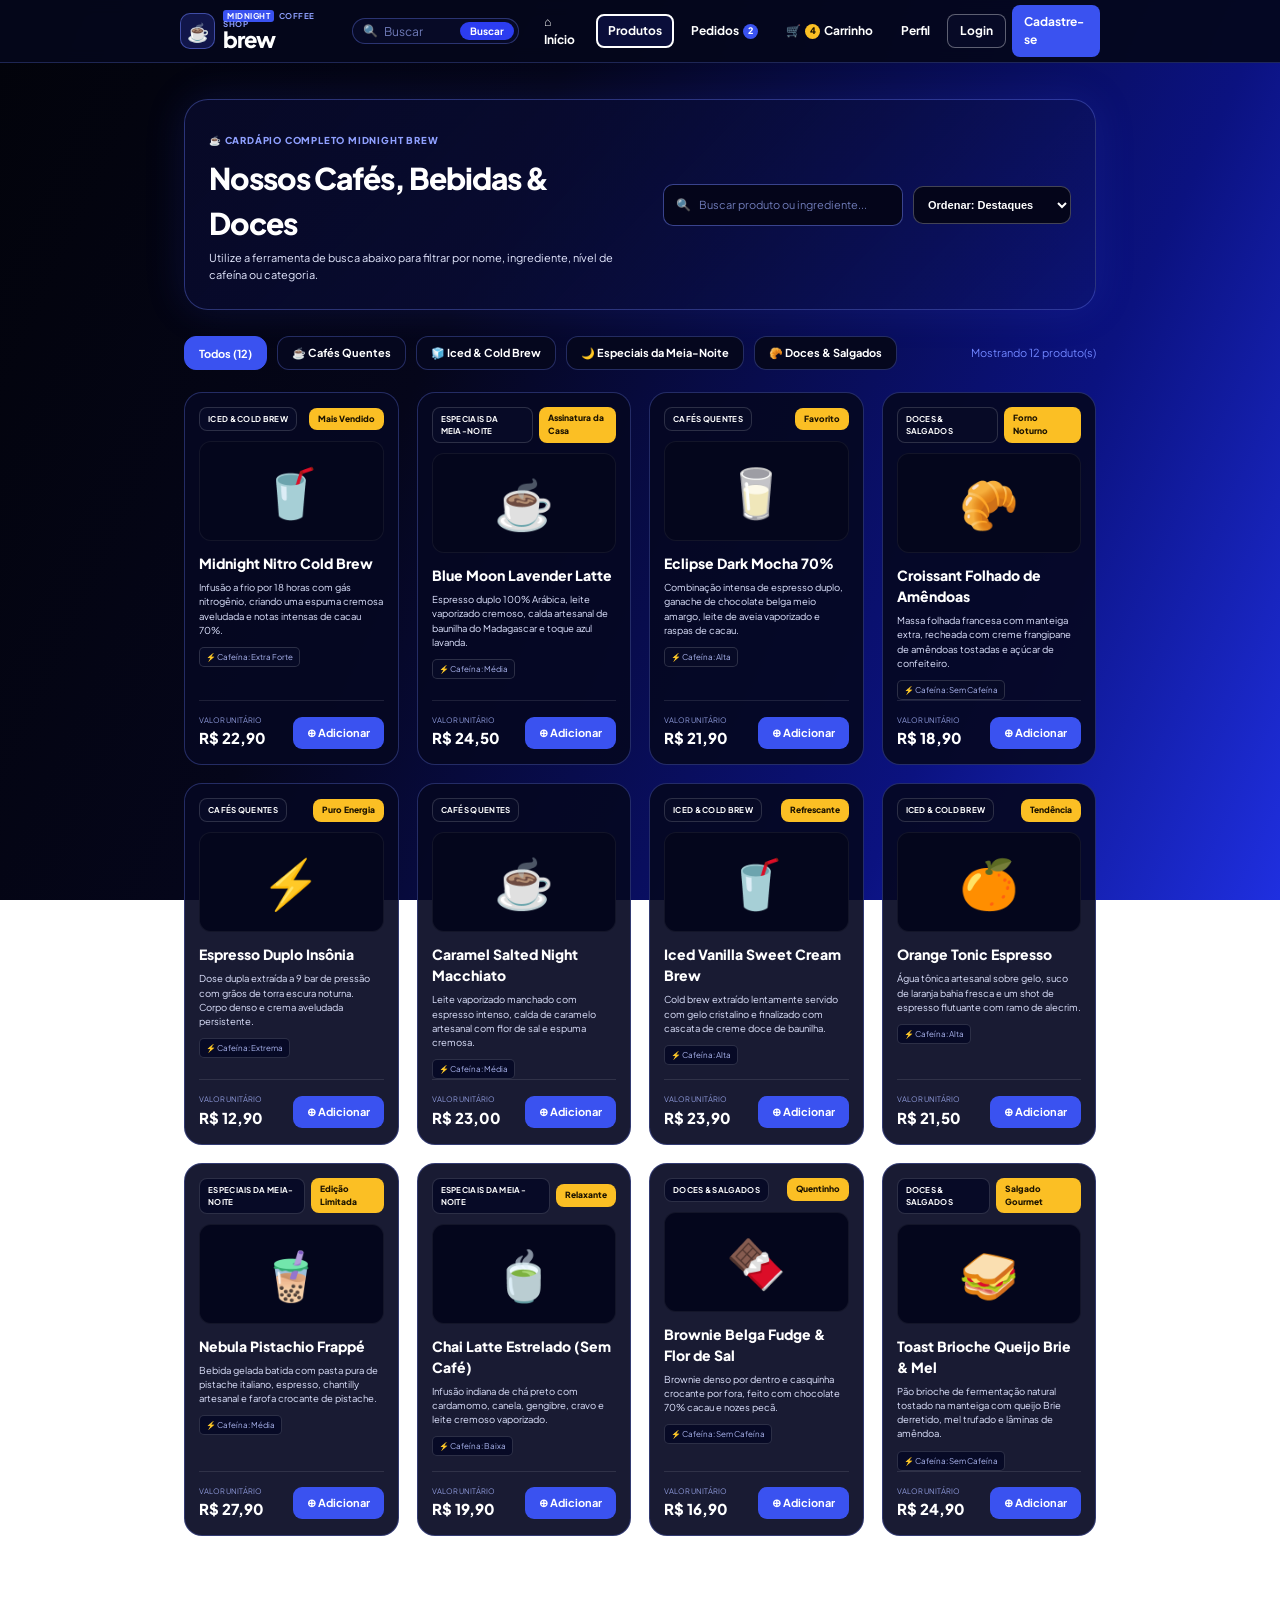
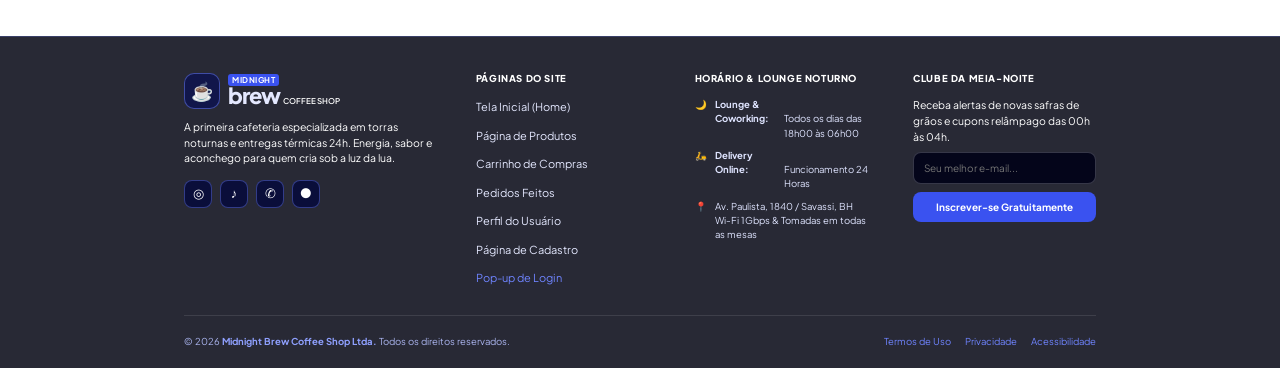
==== produtos.html @ 243efb48 "Add files via upload" ====
<!DOCTYPE html>
<html lang="pt-BR">
<head>
  <meta charset="UTF-8">
  <meta name="viewport" content="width=device-width, initial-scale=1.0">
  <title>Produtos | Midnight Brew Coffee Shop</title>
  <link rel="preconnect" href="https://fonts.googleapis.com">
  <link rel="preconnect" href="https://fonts.gstatic.com" crossorigin>
  <link href="https://fonts.googleapis.com/css2?family=Plus+Jakarta+Sans:wght@400;500;600;700;800&family=JetBrains+Mono:wght@700&display=swap" rel="stylesheet">
  <link rel="stylesheet" href="style.css">
  <link rel="stylesheet" href="produtos.css">
</head>
<body>

  <!-- CABEÇALHO -->
  <header class="cabecalho">
    <div class="cabecalho-conteudo">
      <a href="index.html" class="logo">
        <span class="logo-icone">☕</span>
        <span class="logo-texto">
          <small><b>MIDNIGHT</b> COFFEE SHOP</small>
          <strong>brew</strong>
        </span>
      </a>

      <form class="busca-topo" id="formBuscaTopo">
        <span>🔍</span>
        <input type="text" id="campoBuscaTopo" placeholder="Buscar">
        <button type="submit">Buscar</button>
      </form>

      <nav class="menu">
        <a href="index.html" class="menu-link">⌂ Início</a>
        <a href="produtos.html" class="menu-link ativo-borda">Produtos</a>
        <a href="pedidos.html" class="menu-link">Pedidos <span class="bolinha azul">2</span></a>
        <a href="carrinho.html" class="menu-link">🛒 <span class="bolinha amarela" id="contadorCarrinho">4</span> Carrinho</a>
        <a href="#" class="menu-link">Perfil</a>
        <a href="#" class="botao-borda" id="botaoLogin">Login</a>
        <a href="#" class="botao-azul" id="botaoCadastro">Cadastre-se</a>
      </nav>
    </div>
  </header>

  <main class="pagina">

    <!-- TOPO DA PÁGINA -->
    <section class="topo-produtos">
      <div class="topo-produtos-texto">
        <small>☕ CARDÁPIO COMPLETO MIDNIGHT BREW</small>
        <h1>Nossos Cafés, Bebidas &amp; Doces</h1>
        <p>Utilize a ferramenta de busca abaixo para filtrar por nome, ingrediente, nível de cafeína ou categoria.</p>
      </div>

      <div class="topo-produtos-filtros">
        <div class="campo-busca">
          <span>🔍</span>
          <input type="text" id="campoBusca" placeholder="Buscar produto ou ingrediente...">
        </div>

        <select id="campoOrdem">
          <option value="destaques">Ordenar: Destaques</option>
          <option value="menor">Ordenar: Menor preço</option>
          <option value="maior">Ordenar: Maior preço</option>
          <option value="nome">Ordenar: Nome (A-Z)</option>
        </select>
      </div>
    </section>

    <!-- CATEGORIAS -->
    <section class="barra-categorias">
      <div class="categorias" id="categorias">
        <button class="categoria ativa" data-categoria="todos">Todos (12)</button>
        <button class="categoria" data-categoria="Cafés Quentes">☕ Cafés Quentes</button>
        <button class="categoria" data-categoria="Iced & Cold Brew">🧊 Iced &amp; Cold Brew</button>
        <button class="categoria" data-categoria="Especiais da Meia-Noite">🌙 Especiais da Meia-Noite</button>
        <button class="categoria" data-categoria="Doces & Salgados">🥐 Doces &amp; Salgados</button>
      </div>
      <span class="contagem" id="contagem">Mostrando 12 produto(s)</span>
    </section>

    <!-- LISTA DE PRODUTOS (montada pelo script) -->
    <section class="lista-produtos grade" id="listaProdutos"></section>

    <p class="sem-resultado" id="semResultado">Nenhum produto encontrado. Tente buscar por outro nome ou ingrediente.</p>

  </main>

  <!-- RODAPÉ -->
  <footer class="rodape">
    <div class="rodape-conteudo">

      <div class="rodape-coluna sobre">
        <a href="index.html" class="logo">
          <span class="logo-icone">☕</span>
          <span class="logo-texto">
            <small><b>MIDNIGHT</b></small>
            <strong>brew <small>COFFEE SHOP</small></strong>
          </span>
        </a>
        <p>A primeira cafeteria especializada em torras noturnas e entregas térmicas 24h. Energia, sabor e aconchego para quem cria sob a luz da lua.</p>
        <div class="redes">
          <a href="#" aria-label="Instagram">◎</a>
          <a href="#" aria-label="TikTok">♪</a>
          <a href="#" aria-label="WhatsApp">✆</a>
          <a href="#" aria-label="Spotify">●</a>
        </div>
      </div>

      <div class="rodape-coluna">
        <h4>PÁGINAS DO SITE</h4>
        <a href="index.html">Tela Inicial (Home)</a>
        <a href="produtos.html">Página de Produtos</a>
        <a href="carrinho.html">Carrinho de Compras</a>
        <a href="pedidos.html">Pedidos Feitos</a>
        <a href="#">Perfil do Usuário</a>
        <a href="#">Página de Cadastro</a>
        <a href="#" class="azul">Pop-up de Login</a>
      </div>

      <div class="rodape-coluna">
        <h4>HORÁRIO &amp; LOUNGE NOTURNO</h4>
        <p class="info"><span>🌙</span> <b>Lounge &amp; Coworking:</b><br>Todos os dias das 18h00 às 06h00</p>
        <p class="info"><span>🛵</span> <b>Delivery Online:</b><br>Funcionamento 24 Horas</p>
        <p class="info"><span>📍</span> Av. Paulista, 1840 / Savassi, BH<br>Wi-Fi 1Gbps &amp; Tomadas em todas as mesas</p>
      </div>

      <div class="rodape-coluna">
        <h4>CLUBE DA MEIA-NOITE</h4>
        <p>Receba alertas de novas safras de grãos e cupons relâmpago das 00h às 04h.</p>
        <form class="form-clube" id="formClube">
          <input type="email" id="emailClube" placeholder="Seu melhor e-mail..." required>
          <button type="submit">Inscrever-se Gratuitamente</button>
        </form>
        <p class="msg-clube" id="msgClube"></p>
      </div>

    </div>

    <div class="rodape-baixo">
      <p>© 2026 <b>Midnight Brew Coffee Shop Ltda.</b> Todos os direitos reservados.</p>
      <div>
        <a href="#">Termos de Uso</a>
        <a href="#">Privacidade</a>
        <a href="#">Acessibilidade</a>
      </div>
    </div>
  </footer>

  <!-- AVISO FLUTUANTE -->
  <div class="aviso" id="aviso"></div>

  <script src="compartilhado.js"></script>
  <script src="conta.js"></script>
  <script src="produtos.js"></script>
</body>
</html>
---- style.css ----
* {
  margin: 0;
  padding: 0;
  box-sizing: border-box;
}

html {
  scroll-behavior: smooth;
  scroll-padding-top: 90px;
}

body {
  font-family: 'Plus Jakarta Sans', Arial, sans-serif;
  color: #ffffff;
  background: linear-gradient(115deg, #02030a 0%, #05061a 35%, #0b1280 75%, #1f2fe0 100%);
  background-attachment: fixed;
  min-height: 100vh;
  line-height: 1.5;
}

a {
  color: inherit;
  text-decoration: none;
}

button,
input {
  font-family: inherit;
}

button {
  cursor: pointer;
}

/* ---------- CABEÇALHO ---------- */
.cabecalho {
  position: sticky;
  top: 0;
  z-index: 10;
  background: rgba(5, 7, 28, 0.92);
  border-bottom: 1px solid rgba(110, 130, 255, 0.25);
  backdrop-filter: blur(8px);
}

.cabecalho-conteudo {
  max-width: 940px;
  margin: 0 auto;
  height: 62px;
  display: flex;
  align-items: center;
  gap: 14px;
  padding: 0 10px;
}

.logo {
  display: flex;
  align-items: center;
  gap: 8px;
}

.logo-icone {
  width: 36px;
  height: 36px;
  border-radius: 10px;
  background: #11164a;
  border: 1px solid rgba(110, 130, 255, 0.5);
  display: flex;
  align-items: center;
  justify-content: center;
  font-size: 18px;
}

.logo-texto {
  display: flex;
  flex-direction: column;
  line-height: 1;
}

.logo-texto small {
  font-size: 8px;
  font-weight: 700;
  letter-spacing: 0.5px;
  color: #8fa0ff;
}

.logo-texto small b {
  background: #3a52f0;
  color: #fff;
  padding: 1px 4px;
  border-radius: 3px;
  margin-right: 3px;
}

.logo-texto strong {
  font-size: 22px;
  font-weight: 800;
  letter-spacing: -1px;
}

.busca-topo {
  display: flex;
  align-items: center;
  gap: 6px;
  background: #070a26;
  border: 1px solid rgba(110, 130, 255, 0.35);
  border-radius: 20px;
  padding: 3px 4px 3px 10px;
  font-size: 12px;
}

.busca-topo input {
  background: transparent;
  border: none;
  outline: none;
  color: #fff;
  width: 70px;
  font-size: 12px;
}

.busca-topo input::placeholder {
  color: #6f7bb8;
}

.busca-topo button {
  background: #2c3df0;
  color: #fff;
  border: none;
  border-radius: 14px;
  padding: 3px 10px;
  font-size: 10px;
  font-weight: 700;
}

.menu {
  display: flex;
  align-items: center;
  gap: 6px;
  margin-left: auto;
}

.menu-link {
  font-size: 12px;
  font-weight: 700;
  padding: 6px 10px;
  border-radius: 8px;
  display: flex;
  align-items: center;
  gap: 4px;
  border: 1px solid transparent;
}

.menu-link:hover {
  background: rgba(255, 255, 255, 0.06);
}

.menu-link.ativo {
  background: #1a2270;
  border-color: rgba(110, 130, 255, 0.5);
}

.bolinha {
  font-size: 9px;
  font-weight: 800;
  width: 15px;
  height: 15px;
  border-radius: 50%;
  display: inline-flex;
  align-items: center;
  justify-content: center;
}

.bolinha.azul {
  background: #3a52f0;
  color: #fff;
}

.bolinha.amarela {
  background: #fbbf24;
  color: #1a1200;
}

.botao-borda {
  border: 1px solid rgba(255, 255, 255, 0.35);
  background: #070a26;
  color: #fff;
  font-size: 12px;
  font-weight: 700;
  padding: 7px 12px;
  border-radius: 8px;
  display: inline-block;
}

.botao-borda:hover {
  background: #12185a;
}

.botao-azul {
  background: #3a52f0;
  color: #fff;
  font-size: 12px;
  font-weight: 700;
  padding: 8px 12px;
  border-radius: 8px;
}

.botao-azul:hover {
  background: #5166ff;
}

/* ---------- PÁGINA ---------- */
.pagina {
  max-width: 912px;
  margin: 0 auto;
  padding: 36px 0 60px;
}

/* ---------- DESTAQUE ---------- */
.destaque {
  display: flex;
  gap: 30px;
  align-items: center;
  padding: 42px;
  border-radius: 26px;
  border: 1px solid rgba(110, 130, 255, 0.35);
  background: linear-gradient(135deg, rgba(8, 10, 40, 0.95), rgba(14, 22, 110, 0.55));
  box-shadow: 0 0 40px rgba(60, 80, 255, 0.2);
}

.destaque-texto {
  flex: 1.5;
}

.selo-topo {
  display: inline-flex;
  align-items: center;
  gap: 6px;
  font-size: 10.5px;
  font-weight: 700;
  padding: 5px 12px;
  border-radius: 20px;
  border: 1px solid rgba(110, 130, 255, 0.4);
  background: #070a26;
}

.selo-topo i {
  width: 6px;
  height: 6px;
  border-radius: 50%;
  background: #34d399;
}

.destaque h1 {
  font-size: 46px;
  line-height: 0.98;
  letter-spacing: -2px;
  font-weight: 800;
  margin: 18px 0;
}

.destaque h1 span {
  color: #8fa0ff;
}

.destaque-texto > p {
  font-size: 14px;
  color: #e4e8ff;
  max-width: 470px;
  margin-bottom: 22px;
}

.busca-destaque {
  display: flex;
  align-items: center;
  gap: 8px;
  margin-bottom: 14px;
}

.busca-destaque span {
  position: absolute;
  margin-left: 12px;
  font-size: 12px;
}

.busca-destaque input {
  width: 280px;
  background: #070a26;
  border: 1px solid rgba(110, 130, 255, 0.4);
  border-radius: 10px;
  padding: 11px 12px 11px 34px;
  color: #fff;
  font-size: 11px;
  outline: none;
}

.busca-destaque input::placeholder {
  color: #7f8bd0;
}

.busca-destaque input:focus {
  border-color: #6f84ff;
}

.busca-destaque button {
  background: #3a52f0;
  color: #fff;
  border: none;
  border-radius: 10px;
  padding: 11px 18px;
  font-size: 12px;
  font-weight: 700;
}

.busca-destaque button:hover {
  background: #5166ff;
}

.botoes-destaque {
  display: flex;
  gap: 12px;
  margin-bottom: 26px;
}

.botao-branco {
  background: #fff;
  color: #0a0f3a;
  font-size: 12px;
  font-weight: 700;
  padding: 12px 20px;
  border-radius: 10px;
  display: inline-block;
}

.botao-branco:hover {
  background: #e6e9ff;
}

.botao-escuro {
  background: #070a26;
  color: #fff;
  border: 1px solid rgba(255, 255, 255, 0.3);
  font-size: 12px;
  font-weight: 700;
  padding: 12px 18px;
  border-radius: 10px;
  display: inline-block;
}

.botao-escuro:hover {
  background: #12185a;
}

.numeros {
  display: flex;
  gap: 26px;
  padding-top: 16px;
  border-top: 1px solid rgba(255, 255, 255, 0.1);
  max-width: 385px;
}

.numeros strong {
  display: block;
  font-size: 18px;
  font-weight: 800;
}

.numeros span {
  font-size: 9.5px;
  color: #7f95ff;
}

.amarelo {
  color: #fbbf24;
}

/* logo grande */
.destaque-imagem {
  flex: 1;
}

.cartao-logo {
  position: relative;
  height: 325px;
  border-radius: 24px;
  border: 1px solid rgba(110, 130, 255, 0.5);
  background: linear-gradient(135deg, #03040f 0%, #0a1070 60%, #2a3cf0 100%);
  display: flex;
  align-items: center;
  justify-content: center;
}

.ponto {
  position: absolute;
  width: 5px;
  height: 5px;
  border-radius: 50%;
  background: #fff;
  opacity: 0.8;
}

.p1 { top: 20px; left: 24px; }
.p2 { top: 44px; right: 32px; background: #7f95ff; }
.p3 { bottom: 62px; left: 30px; opacity: 0.4; }

.logo-grande {
  display: flex;
  flex-direction: column;
  align-items: center;
}

.logo-grande-topo {
  font-size: 22px;
  font-weight: 800;
  color: #7f95ff;
  transform: rotate(-6deg);
  letter-spacing: -0.5px;
}

.logo-grande-baixo {
  font-size: 56px;
  font-weight: 800;
  letter-spacing: -3px;
  margin-top: -14px;
  color: #3a52f0;
  text-shadow: 0 0 0 #fff, 2px 2px 0 #fff, -2px -2px 0 #fff, 2px -2px 0 #fff, -2px 2px 0 #fff;
}

.legenda-logo {
  position: absolute;
  bottom: 14px;
  font-size: 8.5px;
  font-weight: 700;
  letter-spacing: 0.5px;
  padding: 4px 10px;
  border-radius: 14px;
  background: #070a26;
  border: 1px solid rgba(255, 255, 255, 0.2);
}

/* ---------- TÍTULOS DE SEÇÃO ---------- */
.titulo-secao {
  display: flex;
  justify-content: space-between;
  align-items: flex-end;
  gap: 20px;
  margin-bottom: 18px;
}

.titulo-secao small {
  font-size: 10px;
  font-weight: 800;
  letter-spacing: 1px;
  color: #6f84ff;
}

.titulo-secao small.amarelo {
  color: #fbbf24;
}

.titulo-secao h2 {
  font-size: 24px;
  font-weight: 800;
  letter-spacing: -0.8px;
}

.titulo-secao p {
  font-size: 10.5px;
  max-width: 340px;
  color: #dfe4ff;
}

/* ---------- POR QUE ---------- */
.porque {
  margin-top: 50px;
}

.lista-vantagens {
  display: flex;
  gap: 18px;
}

.vantagem {
  flex: 1;
  padding: 18px;
  border-radius: 16px;
  border: 1px solid rgba(110, 130, 255, 0.3);
  background: rgba(6, 8, 34, 0.9);
}

.icone-vantagem {
  width: 36px;
  height: 36px;
  border-radius: 10px;
  background: #1a2270;
  border: 1px solid rgba(110, 130, 255, 0.5);
  display: flex;
  align-items: center;
  justify-content: center;
  margin-bottom: 14px;
  font-size: 16px;
}

.icone-vantagem.verde {
  color: #34d399;
}

.vantagem h3 {
  font-size: 14px;
  font-weight: 800;
  margin-bottom: 8px;
}

.vantagem p {
  font-size: 11px;
  color: #dfe4ff;
}

/* ---------- FAVORITOS ---------- */
.favoritos {
  margin-top: 56px;
}

.aviso-busca {
  font-size: 12px;
  color: #fbbf24;
  margin-bottom: 12px;
  display: none;
}

.lista-produtos {
  display: flex;
  gap: 18px;
  align-items: stretch;
}

.produto {
  flex: 1;
  display: flex;
  flex-direction: column;
  padding: 14px;
  border-radius: 18px;
  border: 1px solid rgba(110, 130, 255, 0.3);
  background: rgba(6, 8, 34, 0.92);
  transition: transform 0.2s, border-color 0.2s;
}

.produto:hover {
  transform: translateY(-4px);
  border-color: rgba(143, 160, 255, 0.7);
}

.produto.escondido {
  display: none;
}

.produto-etiquetas {
  display: flex;
  justify-content: space-between;
  align-items: center;
  gap: 6px;
  margin-bottom: 10px;
}

.etiqueta-categoria {
  font-size: 8px;
  font-weight: 700;
  letter-spacing: 0.3px;
  padding: 5px 8px;
  border-radius: 8px;
  border: 1px solid rgba(255, 255, 255, 0.15);
  background: #070a26;
}

.etiqueta-amarela {
  font-size: 8.5px;
  font-weight: 800;
  padding: 5px 9px;
  border-radius: 8px;
  background: #fbbf24;
  color: #1a1200;
  display: inline-block;
}

.produto-foto {
  height: 100px;
  border-radius: 12px;
  background: #04061c;
  border: 1px solid rgba(255, 255, 255, 0.06);
  display: flex;
  align-items: center;
  justify-content: center;
  font-size: 48px;
  margin-bottom: 12px;
}

.produto h3 {
  font-size: 14px;
  font-weight: 800;
  margin-bottom: 6px;
}

.produto p {
  font-size: 9.5px;
  color: #dfe4ff;
  margin-bottom: 10px;
}

.cafeina {
  align-self: flex-start;
  font-size: 8px;
  color: #aab4ee;
  padding: 3px 6px;
  border-radius: 5px;
  border: 1px solid rgba(255, 255, 255, 0.15);
  background: #070a26;
}

.produto-rodape {
  margin-top: auto;
  padding-top: 14px;
  border-top: 1px solid rgba(255, 255, 255, 0.1);
  display: flex;
  justify-content: space-between;
  align-items: center;
}

.produto-rodape small {
  display: block;
  font-size: 7.5px;
  color: #8f9bdc;
}

.produto-rodape strong {
  font-size: 15px;
  font-weight: 800;
}

.botao-adicionar {
  background: #3a52f0;
  color: #fff;
  border: none;
  border-radius: 9px;
  padding: 9px 14px;
  font-size: 11px;
  font-weight: 700;
}

.botao-adicionar:hover {
  background: #5166ff;
}

/* ---------- CHAMADA ---------- */
.chamada {
  margin-top: 40px;
  padding: 24px 30px;
  border-radius: 24px;
  border: 1px solid rgba(110, 130, 255, 0.5);
  background: linear-gradient(120deg, #070a30, #1b2ad0);
  display: flex;
  align-items: center;
  justify-content: space-between;
  gap: 30px;
}

.chamada-texto h2 {
  font-size: 23px;
  font-weight: 800;
  letter-spacing: -0.8px;
  line-height: 1.15;
  margin: 12px 0 8px;
  max-width: 470px;
}

.chamada-texto p {
  font-size: 12px;
}

.chamada code {
  font-family: 'JetBrains Mono', monospace;
  font-size: 11px;
  color: #fbbf24;
  background: #04051a;
  padding: 2px 7px;
  border-radius: 5px;
  cursor: pointer;
}

.chamada-botoes {
  display: flex;
  gap: 10px;
}

.chamada-botoes .botao-branco,
.chamada-botoes .botao-escuro {
  white-space: nowrap;
  font-size: 11px;
  padding: 12px 18px;
}

/* ---------- RODAPÉ ---------- */
.rodape {
  margin-top: 40px;
  border-top: 1px solid rgba(110, 130, 255, 0.25);
  background: rgba(3, 4, 18, 0.85);
  padding: 34px 0 20px;
}

.rodape-conteudo {
  max-width: 912px;
  margin: 0 auto;
  display: flex;
  gap: 36px;
}

.rodape-coluna {
  display: flex;
  flex-direction: column;
  gap: 8px;
  font-size: 10.5px;
  flex: 1;
}

.rodape-coluna.sobre {
  flex: 1.4;
}

.rodape-coluna h4 {
  font-size: 9.5px;
  font-weight: 800;
  letter-spacing: 0.6px;
  margin-bottom: 4px;
}

.rodape-coluna > a {
  font-size: 11px;
  color: #e4e8ff;
  padding: 2px 0;
}

.rodape-coluna > a:hover {
  color: #8fa0ff;
}

.rodape-coluna a.azul {
  color: #6f84ff;
}

.rodape .logo-texto strong small {
  font-size: 8px;
  color: #fff;
  letter-spacing: 0;
  font-weight: 600;
}

.redes {
  display: flex;
  gap: 8px;
  margin-top: 6px;
}

.redes a {
  width: 28px;
  height: 28px;
  border-radius: 8px;
  background: #0a0e3a;
  border: 1px solid rgba(110, 130, 255, 0.4);
  display: flex;
  align-items: center;
  justify-content: center;
  font-size: 13px;
}

.redes a:hover {
  background: #1a2270;
}

.info {
  font-size: 9.5px;
  color: #dfe4ff;
  display: flex;
  gap: 8px;
}

.form-clube input {
  width: 100%;
  background: #04051a;
  border: 1px solid rgba(255, 255, 255, 0.2);
  border-radius: 8px;
  padding: 9px 10px;
  color: #fff;
  font-size: 10px;
  margin-bottom: 8px;
  outline: none;
}

.form-clube button {
  width: 100%;
  background: #3a52f0;
  color: #fff;
  border: none;
  border-radius: 8px;
  padding: 9px;
  font-size: 10px;
  font-weight: 700;
}

.form-clube button:hover {
  background: #5166ff;
}

.msg-clube {
  font-size: 10px;
  color: #34d399;
  min-height: 14px;
}

.rodape-baixo {
  max-width: 912px;
  margin: 26px auto 0;
  padding-top: 18px;
  border-top: 1px solid rgba(255, 255, 255, 0.1);
  display: flex;
  justify-content: space-between;
  font-size: 9.5px;
  color: #aab4ee;
}

.rodape-baixo b {
  color: #8fa0ff;
}

.rodape-baixo a {
  color: #6f84ff;
  margin-left: 12px;
}

/* ---------- AVISO FLUTUANTE ---------- */
.aviso {
  position: fixed;
  bottom: 24px;
  right: 24px;
  background: #3a52f0;
  color: #fff;
  font-size: 13px;
  font-weight: 700;
  padding: 12px 18px;
  border-radius: 10px;
  box-shadow: 0 8px 24px rgba(0, 0, 0, 0.4);
  opacity: 0;
  transform: translateY(20px);
  pointer-events: none;
  transition: 0.3s;
  z-index: 20;
}

.aviso.mostrar {
  opacity: 1;
  transform: translateY(0);
}

/* ---------- POP-UP DE LOGIN ---------- */
.modal-fundo {
  position: fixed;
  inset: 0;
  z-index: 30;
  background: rgba(2, 3, 12, 0.8);
  backdrop-filter: blur(4px);
  display: none;
  align-items: center;
  justify-content: center;
  padding: 16px;
}

.modal-fundo.aberto {
  display: flex;
}

.modal {
  position: relative;
  width: 100%;
  max-width: 400px;
  padding: 30px;
  border-radius: 24px;
  border: 1px solid rgba(110, 130, 255, 0.5);
  background: linear-gradient(135deg, #05071e, #0e1680);
  box-shadow: 0 0 50px rgba(60, 80, 255, 0.35);
}

.modal small {
  font-size: 9.5px;
  font-weight: 800;
  letter-spacing: 0.8px;
  color: #fbbf24;
}

.modal h2 {
  font-size: 22px;
  font-weight: 800;
  letter-spacing: -0.8px;
  margin: 4px 0 18px;
}

.modal-fechar {
  position: absolute;
  top: 14px;
  right: 16px;
  background: transparent;
  border: none;
  color: #aab4ee;
  font-size: 16px;
}

.modal-fechar:hover {
  color: #fff;
}

.modal label {
  display: block;
  font-size: 8.5px;
  font-weight: 800;
  letter-spacing: 0.4px;
  color: #8fa0ff;
  margin-bottom: 6px;
}

.modal input {
  width: 100%;
  background: #03041a;
  color: #fff;
  border: 1px solid rgba(255, 255, 255, 0.2);
  border-radius: 10px;
  padding: 12px;
  font-size: 12px;
  outline: none;
  margin-bottom: 14px;
}

.modal input:focus {
  border-color: #8fa0ff;
}

.modal-erro {
  font-size: 11px;
  color: #f87171;
  min-height: 16px;
  margin-bottom: 6px;
}

.modal-botao {
  width: 100%;
  background: #3a52f0;
  color: #fff;
  border: none;
  border-radius: 10px;
  padding: 13px;
  font-size: 13px;
  font-weight: 800;
}

.modal-botao:hover {
  background: #5166ff;
}

.modal-dica {
  margin-top: 14px;
  padding: 10px;
  border-radius: 8px;
  background: rgba(3, 4, 26, 0.7);
  border: 1px dashed rgba(255, 255, 255, 0.2);
  font-size: 9.5px;
  color: #cfd6ff;
  text-align: center;
}

.modal-rodape {
  margin-top: 14px;
  text-align: center;
  font-size: 11px;
  color: #dfe4ff;
}

.modal-rodape a {
  color: #8fa0ff;
  font-weight: 800;
}

/* ---------- CELULAR / TABLET ---------- */
@media (max-width: 960px) {
  .cabecalho-conteudo {
    flex-wrap: wrap;
    height: auto;
    padding: 10px;
  }

  .menu {
    flex-wrap: wrap;
    margin-left: 0;
  }

  .pagina {
    padding: 24px 14px 40px;
  }

  .destaque,
  .lista-vantagens,
  .lista-produtos,
  .chamada,
  .rodape-conteudo,
  .titulo-secao {
    flex-direction: column;
    align-items: stretch;
  }

  .destaque {
    padding: 24px;
  }

  .destaque h1 {
    font-size: 36px;
  }

  .busca-destaque input {
    width: 100%;
  }

  .busca-destaque {
    flex-wrap: wrap;
  }

  .botoes-destaque {
    flex-direction: column;
  }

  .chamada-botoes {
    flex-direction: column;
  }

  .rodape-conteudo,
  .rodape-baixo {
    padding: 0 14px;
  }

  .rodape-baixo {
    flex-direction: column;
    gap: 8px;
  }
}
---- produtos.css ----
/* estilos extras da página de produtos
   (o resto vem do style.css) */

.menu-link.ativo-borda {
  background: #0a0e3a;
  border: 2px solid #fff;
}

/* ---------- topo ---------- */
.topo-produtos {
  display: flex;
  justify-content: space-between;
  align-items: center;
  gap: 24px;
  padding: 26px 24px;
  border-radius: 24px;
  border: 1px solid rgba(110, 130, 255, 0.35);
  background: linear-gradient(135deg, rgba(8, 10, 40, 0.95), rgba(14, 22, 110, 0.4));
  box-shadow: 0 0 40px rgba(60, 80, 255, 0.15);
}

.topo-produtos-texto small {
  font-size: 9.5px;
  font-weight: 800;
  letter-spacing: 0.8px;
  color: #8fa0ff;
}

.topo-produtos-texto h1 {
  font-size: 30px;
  font-weight: 800;
  letter-spacing: -1px;
  margin: 6px 0 4px;
}

.topo-produtos-texto p {
  font-size: 11px;
  max-width: 440px;
  color: #e4e8ff;
}

.topo-produtos-filtros {
  display: flex;
  gap: 10px;
  align-items: center;
}

.campo-busca {
  display: flex;
  align-items: center;
  gap: 8px;
  width: 240px;
  background: #04051a;
  border: 1px solid rgba(110, 130, 255, 0.5);
  border-radius: 10px;
  padding: 11px 12px;
  font-size: 12px;
}

.campo-busca input {
  flex: 1;
  background: transparent;
  border: none;
  outline: none;
  color: #fff;
  font-size: 11px;
}

.campo-busca input::placeholder {
  color: #6f7bb8;
}

.campo-busca:focus-within {
  border-color: #8fa0ff;
}

.topo-produtos-filtros select {
  background: #04051a;
  color: #fff;
  border: 1px solid rgba(255, 255, 255, 0.25);
  border-radius: 10px;
  padding: 11px 10px;
  font-size: 11px;
  font-weight: 700;
  outline: none;
  cursor: pointer;
}

/* ---------- categorias ---------- */
.barra-categorias {
  display: flex;
  justify-content: space-between;
  align-items: center;
  gap: 16px;
  margin: 26px 0 22px;
}

.categorias {
  display: flex;
  flex-wrap: wrap;
  gap: 10px;
}

.categoria {
  background: #05071e;
  color: #fff;
  border: 1px solid rgba(110, 130, 255, 0.3);
  border-radius: 12px;
  padding: 9px 14px;
  font-size: 11px;
  font-weight: 700;
}

.categoria:hover {
  background: #12185a;
}

.categoria.ativa {
  background: #3a52f0;
  border-color: #3a52f0;
}

.contagem {
  font-size: 11px;
  color: #6f84ff;
  white-space: nowrap;
}

/* ---------- grade de produtos ---------- */
.lista-produtos.grade {
  display: grid;
  grid-template-columns: repeat(4, 1fr);
  gap: 18px;
  align-items: stretch;
}

.sem-resultado {
  display: none;
  text-align: center;
  font-size: 13px;
  color: #fbbf24;
  padding: 40px 0;
}

.produto h3 {
  min-height: 0;
}

/* ---------- celular / tablet ---------- */
@media (max-width: 960px) {
  .topo-produtos {
    flex-direction: column;
    align-items: stretch;
  }

  .topo-produtos-filtros {
    flex-direction: column;
    align-items: stretch;
  }

  .campo-busca {
    width: 100%;
  }

  .barra-categorias {
    flex-direction: column;
    align-items: flex-start;
  }

  .lista-produtos.grade {
    grid-template-columns: repeat(2, 1fr);
  }
}

@media (max-width: 560px) {
  .lista-produtos.grade {
    grid-template-columns: 1fr;
  }
}
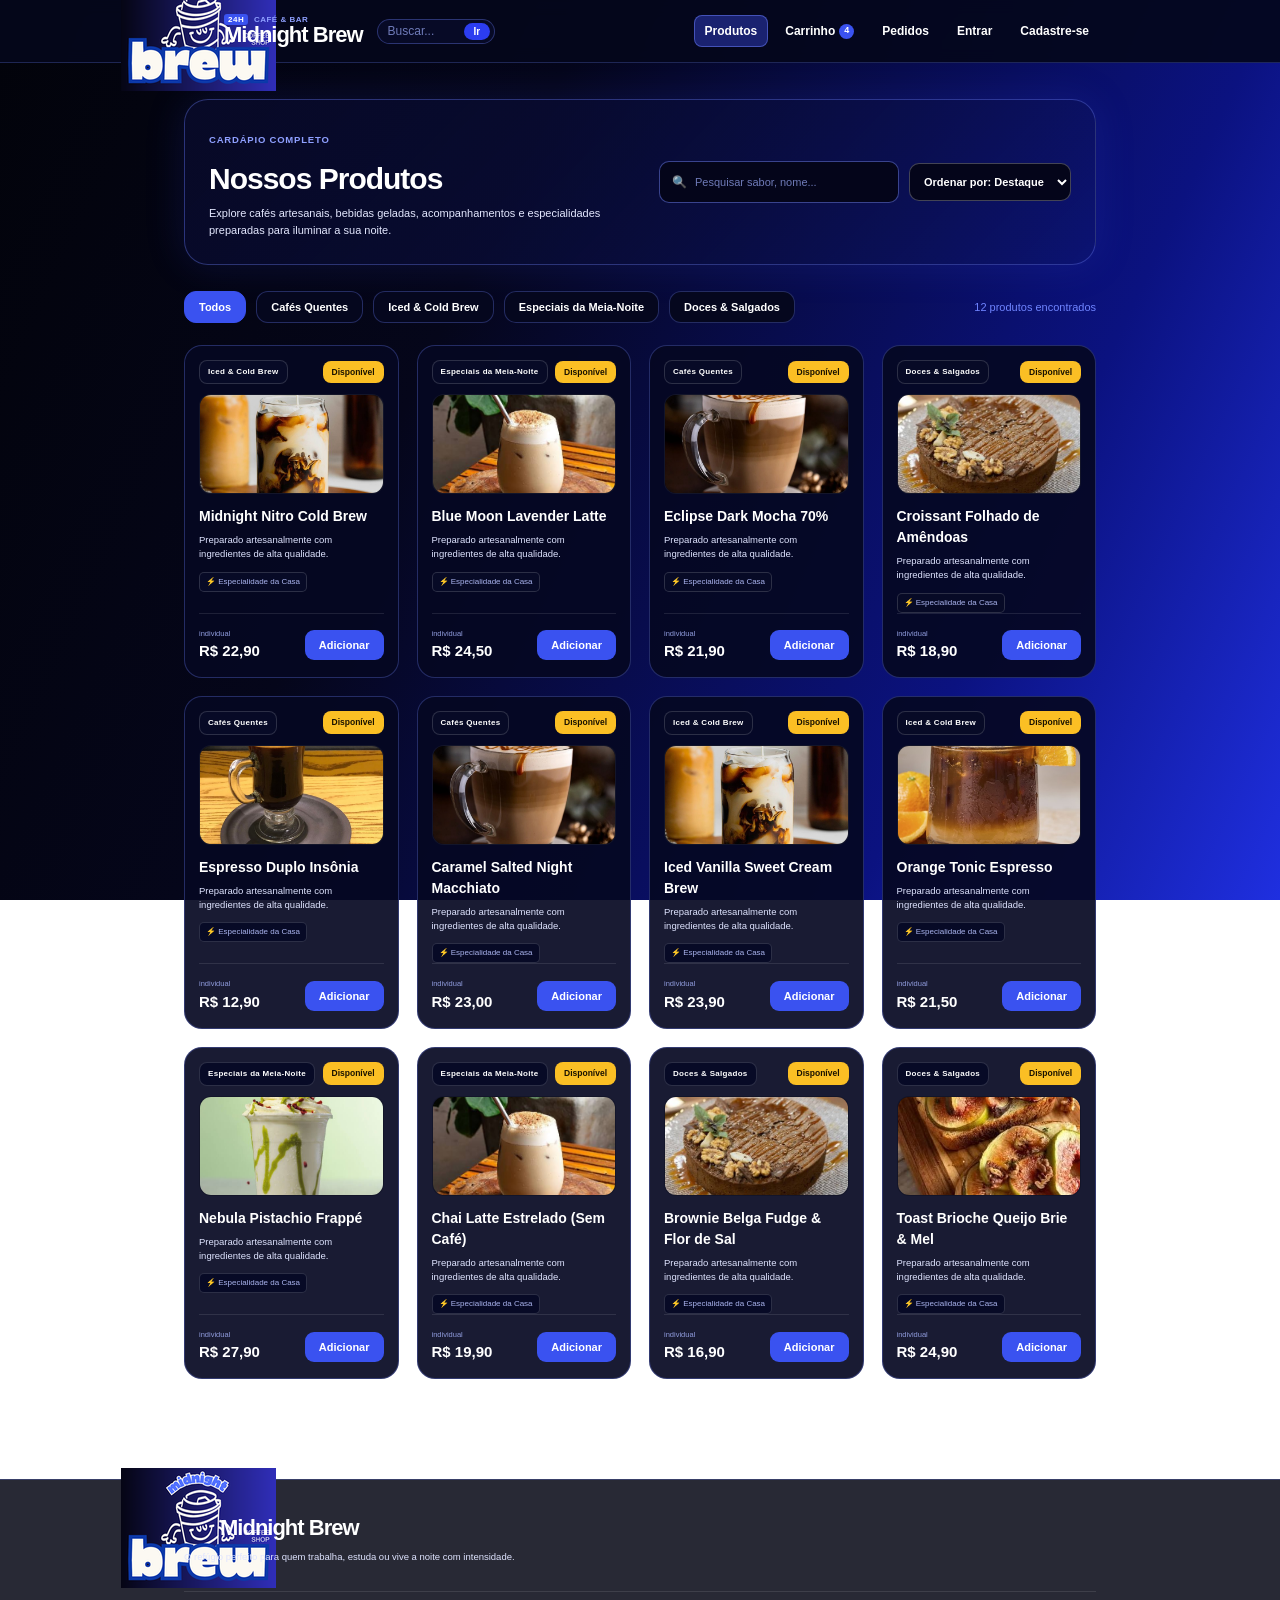
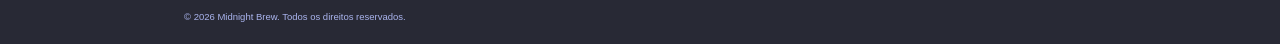
==== commit 5ce6f1dd: "Update produtos.html" ====
--- a/produtos.html
+++ b/produtos.html
@@ -1,12 +1,9 @@
 <!DOCTYPE html>
-<html lang="pt-BR">
+<html lang="pt">
 <head>
   <meta charset="UTF-8">
   <meta name="viewport" content="width=device-width, initial-scale=1.0">
-  <title>Produtos | Midnight Brew Coffee Shop</title>
-  <link rel="preconnect" href="https://fonts.googleapis.com">
-  <link rel="preconnect" href="https://fonts.gstatic.com" crossorigin>
-  <link href="https://fonts.googleapis.com/css2?family=Plus+Jakarta+Sans:wght@400;500;600;700;800&family=JetBrains+Mono:wght@700&display=swap" rel="stylesheet">
+  <title>Midnight Brew — Produtos</title>
   <link rel="stylesheet" href="style.css">
   <link rel="stylesheet" href="produtos.css">
 </head>
@@ -16,139 +13,97 @@
   <header class="cabecalho">
     <div class="cabecalho-conteudo">
       <a href="index.html" class="logo">
-        <span class="logo-icone">☕</span>
-        <span class="logo-texto">
-          <small><b>MIDNIGHT</b> COFFEE SHOP</small>
-          <strong>brew</strong>
-        </span>
+        <div class="logo-icone">
+          <img src="logo-cabecalho.png" alt="Logo">
+        </div>
+        <div class="logo-texto">
+          <small><b>24H</b> CAFÉ &amp; BAR</small>
+          <strong>Midnight Brew</strong>
+        </div>
       </a>
 
       <form class="busca-topo" id="formBuscaTopo">
-        <span>🔍</span>
-        <input type="text" id="campoBuscaTopo" placeholder="Buscar">
-        <button type="submit">Buscar</button>
+        <input type="text" placeholder="Buscar..." id="inputBuscaTopo">
+        <button type="submit">Ir</button>
       </form>
 
       <nav class="menu">
-        <a href="index.html" class="menu-link">⌂ Início</a>
-        <a href="produtos.html" class="menu-link ativo-borda">Produtos</a>
-        <a href="pedidos.html" class="menu-link">Pedidos <span class="bolinha azul">2</span></a>
-        <a href="carrinho.html" class="menu-link">🛒 <span class="bolinha amarela" id="contadorCarrinho">4</span> Carrinho</a>
-        <a href="#" class="menu-link">Perfil</a>
-        <a href="#" class="botao-borda" id="botaoLogin">Login</a>
-        <a href="#" class="botao-azul" id="botaoCadastro">Cadastre-se</a>
+        <a href="produtos.html" class="menu-link ativo">Produtos</a>
+        <a href="carrinho.html" class="menu-link">Carrinho <span class="bolinha azul" id="contadorCarrinho">0</span></a>
+        <a href="pedidos.html" class="menu-link">Pedidos</a>
+        <a href="#" class="menu-link" id="botaoLogin">Entrar</a>
+        <a href="cadastro.html" class="menu-link" id="botaoCadastro">Cadastre-se</a>
       </nav>
     </div>
   </header>
 
+  <!-- CONTEÚDO DA PÁGINA DE PRODUTOS -->
   <main class="pagina">
-
+    
     <!-- TOPO DA PÁGINA -->
-    <section class="topo-produtos">
+    <div class="topo-produtos">
       <div class="topo-produtos-texto">
-        <small>☕ CARDÁPIO COMPLETO MIDNIGHT BREW</small>
-        <h1>Nossos Cafés, Bebidas &amp; Doces</h1>
-        <p>Utilize a ferramenta de busca abaixo para filtrar por nome, ingrediente, nível de cafeína ou categoria.</p>
+        <small>CARDÁPIO COMPLETO</small>
+        <h1>Nossos Produtos</h1>
+        <p>Explore cafés artesanais, bebidas geladas, acompanhamentos e especialidades preparadas para iluminar a sua noite.</p>
       </div>
 
       <div class="topo-produtos-filtros">
         <div class="campo-busca">
           <span>🔍</span>
-          <input type="text" id="campoBusca" placeholder="Buscar produto ou ingrediente...">
+          <input type="text" id="inputBusca" placeholder="Pesquisar sabor, nome...">
         </div>
-
-        <select id="campoOrdem">
-          <option value="destaques">Ordenar: Destaques</option>
-          <option value="menor">Ordenar: Menor preço</option>
-          <option value="maior">Ordenar: Maior preço</option>
-          <option value="nome">Ordenar: Nome (A-Z)</option>
+        <select id="selectOrdenar">
+          <option value="destaque">Ordenar por: Destaque</option>
+          <option value="menor-preco">Menor Preço</option>
+          <option value="maior-preco">Maior Preço</option>
+          <option value="nome">Nome (A-Z)</option>
         </select>
       </div>
-    </section>
+    </div>
 
     <!-- CATEGORIAS -->
-    <section class="barra-categorias">
-      <div class="categorias" id="categorias">
-        <button class="categoria ativa" data-categoria="todos">Todos (12)</button>
-        <button class="categoria" data-categoria="Cafés Quentes">☕ Cafés Quentes</button>
-        <button class="categoria" data-categoria="Iced & Cold Brew">🧊 Iced &amp; Cold Brew</button>
-        <button class="categoria" data-categoria="Especiais da Meia-Noite">🌙 Especiais da Meia-Noite</button>
-        <button class="categoria" data-categoria="Doces & Salgados">🥐 Doces &amp; Salgados</button>
+    <div class="barra-categorias">
+      <div class="categorias">
+        <button class="categoria ativa">Todos</button>
+        <button class="categoria">Cafés Quentes</button>
+        <button class="categoria">Iced &amp; Cold Brew</button>
+        <button class="categoria">Especiais da Meia-Noite</button>
+        <button class="categoria">Doces &amp; Salgados</button>
       </div>
-      <span class="contagem" id="contagem">Mostrando 12 produto(s)</span>
-    </section>
+      <span class="contagem" id="contadorProdutos">12 produtos encontrados</span>
+    </div>
 
-    <!-- LISTA DE PRODUTOS (montada pelo script) -->
-    <section class="lista-produtos grade" id="listaProdutos"></section>
+    <!-- GRADE DE PRODUTOS (Preenchida automaticamente pelo produtos.js com as imagens reais) -->
+    <div class="lista-produtos grade" id="listaProdutos"></div>
 
-    <p class="sem-resultado" id="semResultado">Nenhum produto encontrado. Tente buscar por outro nome ou ingrediente.</p>
+    <div class="sem-resultado" id="semResultado">
+      Nenhum produto encontrado com esse termo ou categoria.
+    </div>
 
   </main>
 
   <!-- RODAPÉ -->
   <footer class="rodape">
     <div class="rodape-conteudo">
-
       <div class="rodape-coluna sobre">
-        <a href="index.html" class="logo">
-          <span class="logo-icone">☕</span>
-          <span class="logo-texto">
-            <small><b>MIDNIGHT</b></small>
-            <strong>brew <small>COFFEE SHOP</small></strong>
-          </span>
-        </a>
-        <p>A primeira cafeteria especializada em torras noturnas e entregas térmicas 24h. Energia, sabor e aconchego para quem cria sob a luz da lua.</p>
-        <div class="redes">
-          <a href="#" aria-label="Instagram">◎</a>
-          <a href="#" aria-label="TikTok">♪</a>
-          <a href="#" aria-label="WhatsApp">✆</a>
-          <a href="#" aria-label="Spotify">●</a>
+        <div class="logo">
+          <div class="logo-icone" style="width: 28px; height: 28px;">
+            <img src="logo-cabecalho.png" alt="Logo">
+          </div>
+          <div class="logo-texto"><strong>Midnight Brew</strong></div>
         </div>
+        <p class="info">O refúgio perfeito para quem trabalha, estuda ou vive a noite com intensidade.</p>
       </div>
-
-      <div class="rodape-coluna">
-        <h4>PÁGINAS DO SITE</h4>
-        <a href="index.html">Tela Inicial (Home)</a>
-        <a href="produtos.html">Página de Produtos</a>
-        <a href="carrinho.html">Carrinho de Compras</a>
-        <a href="pedidos.html">Pedidos Feitos</a>
-        <a href="#">Perfil do Usuário</a>
-        <a href="#">Página de Cadastro</a>
-        <a href="#" class="azul">Pop-up de Login</a>
-      </div>
-
-      <div class="rodape-coluna">
-        <h4>HORÁRIO &amp; LOUNGE NOTURNO</h4>
-        <p class="info"><span>🌙</span> <b>Lounge &amp; Coworking:</b><br>Todos os dias das 18h00 às 06h00</p>
-        <p class="info"><span>🛵</span> <b>Delivery Online:</b><br>Funcionamento 24 Horas</p>
-        <p class="info"><span>📍</span> Av. Paulista, 1840 / Savassi, BH<br>Wi-Fi 1Gbps &amp; Tomadas em todas as mesas</p>
-      </div>
-
-      <div class="rodape-coluna">
-        <h4>CLUBE DA MEIA-NOITE</h4>
-        <p>Receba alertas de novas safras de grãos e cupons relâmpago das 00h às 04h.</p>
-        <form class="form-clube" id="formClube">
-          <input type="email" id="emailClube" placeholder="Seu melhor e-mail..." required>
-          <button type="submit">Inscrever-se Gratuitamente</button>
-        </form>
-        <p class="msg-clube" id="msgClube"></p>
-      </div>
-
     </div>
-
     <div class="rodape-baixo">
-      <p>© 2026 <b>Midnight Brew Coffee Shop Ltda.</b> Todos os direitos reservados.</p>
-      <div>
-        <a href="#">Termos de Uso</a>
-        <a href="#">Privacidade</a>
-        <a href="#">Acessibilidade</a>
-      </div>
+      <div>&copy; 2026 Midnight Brew. Todos os direitos reservados.</div>
     </div>
   </footer>
 
-  <!-- AVISO FLUTUANTE -->
-  <div class="aviso" id="aviso"></div>
+  <div class="aviso" id="aviso">Aviso</div>
 
+  <!-- SCRIPTS -->
   <script src="compartilhado.js"></script>
   <script src="conta.js"></script>
   <script src="produtos.js"></script>
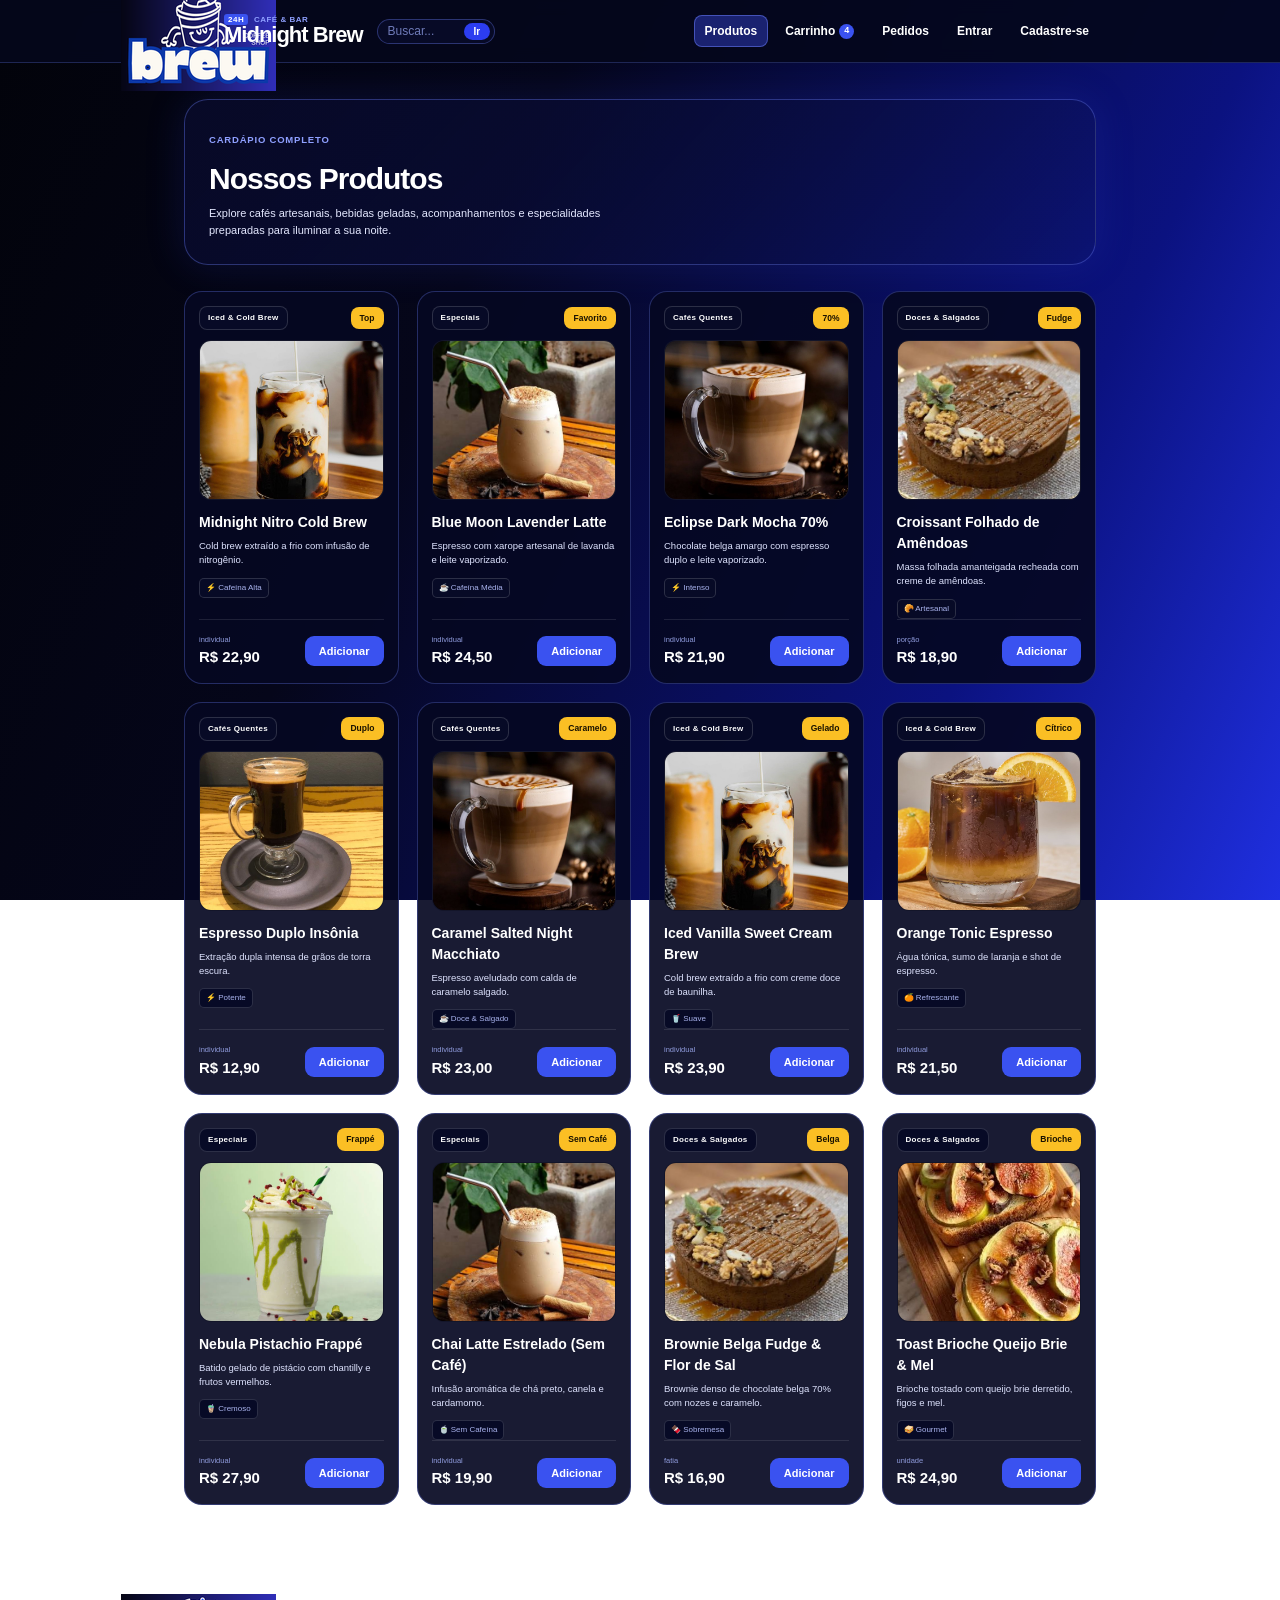
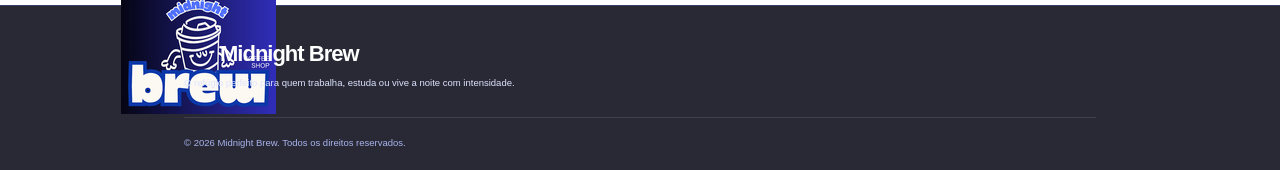
==== commit 73de2a8c: "Update produtos.html" ====
--- a/produtos.html
+++ b/produtos.html
@@ -29,7 +29,7 @@
 
       <nav class="menu">
         <a href="produtos.html" class="menu-link ativo">Produtos</a>
-        <a href="carrinho.html" class="menu-link">Carrinho <span class="bolinha azul" id="contadorCarrinho">0</span></a>
+        <a href="carrinho.html" class="menu-link">Carrinho <span class="bolinha azul" id="contadorCarrinho">3</span></a>
         <a href="pedidos.html" class="menu-link">Pedidos</a>
         <a href="#" class="menu-link" id="botaoLogin">Entrar</a>
         <a href="cadastro.html" class="menu-link" id="botaoCadastro">Cadastre-se</a>
@@ -47,38 +47,227 @@
         <h1>Nossos Produtos</h1>
         <p>Explore cafés artesanais, bebidas geladas, acompanhamentos e especialidades preparadas para iluminar a sua noite.</p>
       </div>
-
-      <div class="topo-produtos-filtros">
-        <div class="campo-busca">
-          <span>🔍</span>
-          <input type="text" id="inputBusca" placeholder="Pesquisar sabor, nome...">
-        </div>
-        <select id="selectOrdenar">
-          <option value="destaque">Ordenar por: Destaque</option>
-          <option value="menor-preco">Menor Preço</option>
-          <option value="maior-preco">Maior Preço</option>
-          <option value="nome">Nome (A-Z)</option>
-        </select>
-      </div>
-    </div>
-
-    <!-- CATEGORIAS -->
-    <div class="barra-categorias">
-      <div class="categorias">
-        <button class="categoria ativa">Todos</button>
-        <button class="categoria">Cafés Quentes</button>
-        <button class="categoria">Iced &amp; Cold Brew</button>
-        <button class="categoria">Especiais da Meia-Noite</button>
-        <button class="categoria">Doces &amp; Salgados</button>
-      </div>
-      <span class="contagem" id="contadorProdutos">12 produtos encontrados</span>
-    </div>
-
-    <!-- GRADE DE PRODUTOS (Preenchida automaticamente pelo produtos.js com as imagens reais) -->
-    <div class="lista-produtos grade" id="listaProdutos"></div>
-
-    <div class="sem-resultado" id="semResultado">
-      Nenhum produto encontrado com esse termo ou categoria.
+    </div>
+
+    <!-- GRADE DE PRODUTOS COM AS FOTOS REAIS -->
+    <div class="lista-produtos grade" id="listaProdutos" style="display: grid; grid-template-columns: repeat(4, 1fr); gap: 18px; margin-top: 26px;">
+      
+      <!-- Produto 1 -->
+      <div class="produto">
+        <div class="produto-etiquetas">
+          <span class="etiqueta-categoria">Iced &amp; Cold Brew</span>
+          <span class="etiqueta-amarela">Top</span>
+        </div>
+        <div class="produto-foto" style="padding: 0; overflow: hidden; height: 160px; border-radius: 12px;">
+          <img src="iced-vanilla-sweet-cream.jpg" alt="Midnight Nitro Cold Brew" style="width: 100%; height: 100%; object-fit: cover;">
+        </div>
+        <h3>Midnight Nitro Cold Brew</h3>
+        <p>Cold brew extraído a frio com infusão de nitrogênio.</p>
+        <span class="cafeina">⚡ Cafeína Alta</span>
+        <div class="produto-rodape">
+          <div><small>individual</small><strong>R$ 22,90</strong></div>
+          <button class="botao-adicionar" onclick="adicionarAoCarrinho('Midnight Nitro Cold Brew', 1)">Adicionar</button>
+        </div>
+      </div>
+
+      <!-- Produto 2 -->
+      <div class="produto">
+        <div class="produto-etiquetas">
+          <span class="etiqueta-categoria">Especiais</span>
+          <span class="etiqueta-amarela">Favorito</span>
+        </div>
+        <div class="produto-foto" style="padding: 0; overflow: hidden; height: 160px; border-radius: 12px;">
+          <img src="chai-latte-estrelado.jpg" alt="Blue Moon Lavender Latte" style="width: 100%; height: 100%; object-fit: cover;">
+        </div>
+        <h3>Blue Moon Lavender Latte</h3>
+        <p>Espresso com xarope artesanal de lavanda e leite vaporizado.</p>
+        <span class="cafeina">☕ Cafeína Média</span>
+        <div class="produto-rodape">
+          <div><small>individual</small><strong>R$ 24,50</strong></div>
+          <button class="botao-adicionar" onclick="adicionarAoCarrinho('Blue Moon Lavender Latte', 1)">Adicionar</button>
+        </div>
+      </div>
+
+      <!-- Produto 3 -->
+      <div class="produto">
+        <div class="produto-etiquetas">
+          <span class="etiqueta-categoria">Cafés Quentes</span>
+          <span class="etiqueta-amarela">70%</span>
+        </div>
+        <div class="produto-foto" style="padding: 0; overflow: hidden; height: 160px; border-radius: 12px;">
+          <img src="caramel-salted-macchiato.jpg" alt="Eclipse Dark Mocha 70%" style="width: 100%; height: 100%; object-fit: cover;">
+        </div>
+        <h3>Eclipse Dark Mocha 70%</h3>
+        <p>Chocolate belga amargo com espresso duplo e leite vaporizado.</p>
+        <span class="cafeina">⚡ Intenso</span>
+        <div class="produto-rodape">
+          <div><small>individual</small><strong>R$ 21,90</strong></div>
+          <button class="botao-adicionar" onclick="adicionarAoCarrinho('Eclipse Dark Mocha 70%', 1)">Adicionar</button>
+        </div>
+      </div>
+
+      <!-- Produto 4 -->
+      <div class="produto">
+        <div class="produto-etiquetas">
+          <span class="etiqueta-categoria">Doces &amp; Salgados</span>
+          <span class="etiqueta-amarela">Fudge</span>
+        </div>
+        <div class="produto-foto" style="padding: 0; overflow: hidden; height: 160px; border-radius: 12px;">
+          <img src="brownie-belga-fudge.jpg" alt="Croissant Folhado de Amêndoas" style="width: 100%; height: 100%; object-fit: cover;">
+        </div>
+        <h3>Croissant Folhado de Amêndoas</h3>
+        <p>Massa folhada amanteigada recheada com creme de amêndoas.</p>
+        <span class="cafeina">🥐 Artesanal</span>
+        <div class="produto-rodape">
+          <div><small>porção</small><strong>R$ 18,90</strong></div>
+          <button class="botao-adicionar" onclick="adicionarAoCarrinho('Croissant Folhado de Amêndoas', 1)">Adicionar</button>
+        </div>
+      </div>
+
+      <!-- Produto 5 -->
+      <div class="produto">
+        <div class="produto-etiquetas">
+          <span class="etiqueta-categoria">Cafés Quentes</span>
+          <span class="etiqueta-amarela">Duplo</span>
+        </div>
+        <div class="produto-foto" style="padding: 0; overflow: hidden; height: 160px; border-radius: 12px;">
+          <img src="espresso-duplo-insonia.jpg" alt="Espresso Duplo Insônia" style="width: 100%; height: 100%; object-fit: cover;">
+        </div>
+        <h3>Espresso Duplo Insônia</h3>
+        <p>Extração dupla intensa de grãos de torra escura.</p>
+        <span class="cafeina">⚡ Potente</span>
+        <div class="produto-rodape">
+          <div><small>individual</small><strong>R$ 12,90</strong></div>
+          <button class="botao-adicionar" onclick="adicionarAoCarrinho('Espresso Duplo Insônia', 1)">Adicionar</button>
+        </div>
+      </div>
+
+      <!-- Produto 6 -->
+      <div class="produto">
+        <div class="produto-etiquetas">
+          <span class="etiqueta-categoria">Cafés Quentes</span>
+          <span class="etiqueta-amarela">Caramelo</span>
+        </div>
+        <div class="produto-foto" style="padding: 0; overflow: hidden; height: 160px; border-radius: 12px;">
+          <img src="caramel-salted-macchiato.jpg" alt="Caramel Salted Night Macchiato" style="width: 100%; height: 100%; object-fit: cover;">
+        </div>
+        <h3>Caramel Salted Night Macchiato</h3>
+        <p>Espresso aveludado com calda de caramelo salgado.</p>
+        <span class="cafeina">☕ Doce &amp; Salgado</span>
+        <div class="produto-rodape">
+          <div><small>individual</small><strong>R$ 23,00</strong></div>
+          <button class="botao-adicionar" onclick="adicionarAoCarrinho('Caramel Salted Night Macchiato', 1)">Adicionar</button>
+        </div>
+      </div>
+
+      <!-- Produto 7 -->
+      <div class="produto">
+        <div class="produto-etiquetas">
+          <span class="etiqueta-categoria">Iced &amp; Cold Brew</span>
+          <span class="etiqueta-amarela">Gelado</span>
+        </div>
+        <div class="produto-foto" style="padding: 0; overflow: hidden; height: 160px; border-radius: 12px;">
+          <img src="iced-vanilla-sweet-cream.jpg" alt="Iced Vanilla Sweet Cream Brew" style="width: 100%; height: 100%; object-fit: cover;">
+        </div>
+        <h3>Iced Vanilla Sweet Cream Brew</h3>
+        <p>Cold brew extraído a frio com creme doce de baunilha.</p>
+        <span class="cafeina">🥤 Suave</span>
+        <div class="produto-rodape">
+          <div><small>individual</small><strong>R$ 23,90</strong></div>
+          <button class="botao-adicionar" onclick="adicionarAoCarrinho('Iced Vanilla Sweet Cream Brew', 1)">Adicionar</button>
+        </div>
+      </div>
+
+      <!-- Produto 8 -->
+      <div class="produto">
+        <div class="produto-etiquetas">
+          <span class="etiqueta-categoria">Iced &amp; Cold Brew</span>
+          <span class="etiqueta-amarela">Cítrico</span>
+        </div>
+        <div class="produto-foto" style="padding: 0; overflow: hidden; height: 160px; border-radius: 12px;">
+          <img src="orange-tonic-espresso.jpg" alt="Orange Tonic Espresso" style="width: 100%; height: 100%; object-fit: cover;">
+        </div>
+        <h3>Orange Tonic Espresso</h3>
+        <p>Água tónica, sumo de laranja e shot de espresso.</p>
+        <span class="cafeina">🍊 Refrescante</span>
+        <div class="produto-rodape">
+          <div><small>individual</small><strong>R$ 21,50</strong></div>
+          <button class="botao-adicionar" onclick="adicionarAoCarrinho('Orange Tonic Espresso', 1)">Adicionar</button>
+        </div>
+      </div>
+
+      <!-- Produto 9 -->
+      <div class="produto">
+        <div class="produto-etiquetas">
+          <span class="etiqueta-categoria">Especiais</span>
+          <span class="etiqueta-amarela">Frappé</span>
+        </div>
+        <div class="produto-foto" style="padding: 0; overflow: hidden; height: 160px; border-radius: 12px;">
+          <img src="nebula-pistachio-frappe.jpg" alt="Nebula Pistachio Frappé" style="width: 100%; height: 100%; object-fit: cover;">
+        </div>
+        <h3>Nebula Pistachio Frappé</h3>
+        <p>Batido gelado de pistácio com chantilly e frutos vermelhos.</p>
+        <span class="cafeina">🧋 Cremoso</span>
+        <div class="produto-rodape">
+          <div><small>individual</small><strong>R$ 27,90</strong></div>
+          <button class="botao-adicionar" onclick="adicionarAoCarrinho('Nebula Pistachio Frappé', 1)">Adicionar</button>
+        </div>
+      </div>
+
+      <!-- Produto 10 -->
+      <div class="produto">
+        <div class="produto-etiquetas">
+          <span class="etiqueta-categoria">Especiais</span>
+          <span class="etiqueta-amarela">Sem Café</span>
+        </div>
+        <div class="produto-foto" style="padding: 0; overflow: hidden; height: 160px; border-radius: 12px;">
+          <img src="chai-latte-estrelado.jpg" alt="Chai Latte Estrelado" style="width: 100%; height: 100%; object-fit: cover;">
+        </div>
+        <h3>Chai Latte Estrelado (Sem Café)</h3>
+        <p>Infusão aromática de chá preto, canela e cardamomo.</p>
+        <span class="cafeina">🍵 Sem Cafeína</span>
+        <div class="produto-rodape">
+          <div><small>individual</small><strong>R$ 19,90</strong></div>
+          <button class="botao-adicionar" onclick="adicionarAoCarrinho('Chai Latte Estrelado (Sem Café)', 1)">Adicionar</button>
+        </div>
+      </div>
+
+      <!-- Produto 11 -->
+      <div class="produto">
+        <div class="produto-etiquetas">
+          <span class="etiqueta-categoria">Doces &amp; Salgados</span>
+          <span class="etiqueta-amarela">Belga</span>
+        </div>
+        <div class="produto-foto" style="padding: 0; overflow: hidden; height: 160px; border-radius: 12px;">
+          <img src="brownie-belga-fudge.jpg" alt="Brownie Belga Fudge & Flor de Sal" style="width: 100%; height: 100%; object-fit: cover;">
+        </div>
+        <h3>Brownie Belga Fudge &amp; Flor de Sal</h3>
+        <p>Brownie denso de chocolate belga 70% com nozes e caramelo.</p>
+        <span class="cafeina">🍫 Sobremesa</span>
+        <div class="produto-rodape">
+          <div><small>fatia</small><strong>R$ 16,90</strong></div>
+          <button class="botao-adicionar" onclick="adicionarAoCarrinho('Brownie Belga Fudge & Flor de Sal', 1)">Adicionar</button>
+        </div>
+      </div>
+
+      <!-- Produto 12 -->
+      <div class="produto">
+        <div class="produto-etiquetas">
+          <span class="etiqueta-categoria">Doces &amp; Salgados</span>
+          <span class="etiqueta-amarela">Brioche</span>
+        </div>
+        <div class="produto-foto" style="padding: 0; overflow: hidden; height: 160px; border-radius: 12px;">
+          <img src="toast-brioche-brie.jpg" alt="Toast Brioche Queijo Brie & Mel" style="width: 100%; height: 100%; object-fit: cover;">
+        </div>
+        <h3>Toast Brioche Queijo Brie &amp; Mel</h3>
+        <p>Brioche tostado com queijo brie derretido, figos e mel.</p>
+        <span class="cafeina">🥪 Gourmet</span>
+        <div class="produto-rodape">
+          <div><small>unidade</small><strong>R$ 24,90</strong></div>
+          <button class="botao-adicionar" onclick="adicionarAoCarrinho('Toast Brioche Queijo Brie & Mel', 1)">Adicionar</button>
+        </div>
+      </div>
+
     </div>
 
   </main>
@@ -106,6 +295,5 @@
   <!-- SCRIPTS -->
   <script src="compartilhado.js"></script>
   <script src="conta.js"></script>
-  <script src="produtos.js"></script>
 </body>
 </html>
